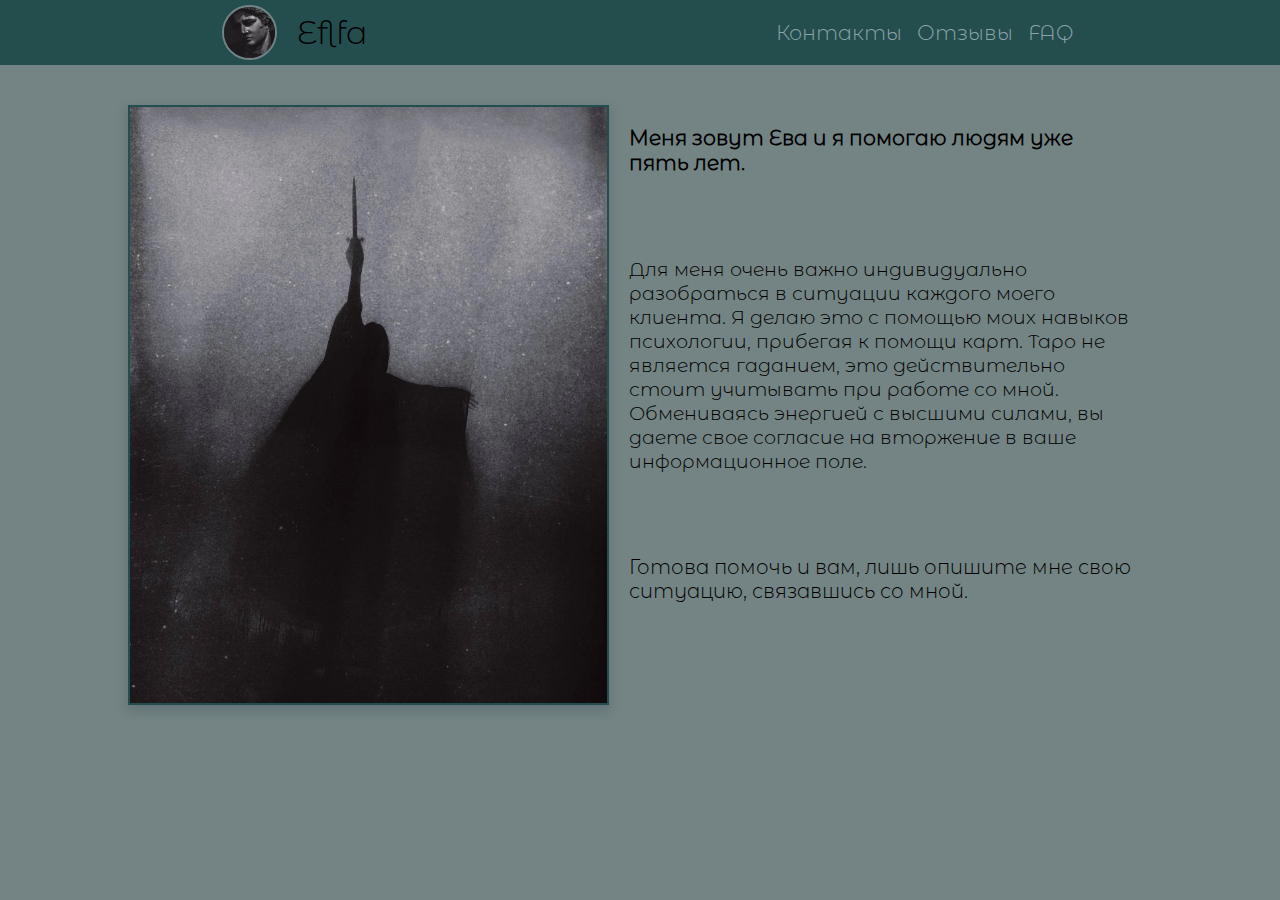
==== index.html @ 70fe9869 "Add files via upload" ====
<!DOCTYPE html>
<html lang="en">
  <head>
    <meta charset="UTF-8" />
    <meta http-equiv="X-UA-Compatible" content="IE=edge" />
    <meta name="viewport" content="width=device-width, initial-scale=1.0" />
    <link rel="stylesheet" href="css/style.css" />
    <link rel="stylesheet" href="css/index.css" />
    <link rel="icon" href="img/favico.svg" type="image/svg+xml" />
    <title>Eflfa</title>
  </head>
  <body>
    <nav>
      <div class="logo-cont">
        <img src="img/SW2hzkZBmKA.jpg" class="logo" />
        <a href="" class="logo-text">Eflfa</a>
      </div>
      <div class="nav-a-cont">
        <a href="pages/contacts.html"> Контакты </a>
        <a href=""> Отзывы </a>
        <a href="pages/faq.html"> FAQ </a>
      </div>
    </nav>

    <section>
      <div class="s1-cont">
          <img src="img/JZ2RgEvrhH4.jpg" class="s1-img" />
        <div class="s1-text">
          <h4 class="s1-text-title">
            Меня зовут Ева и я помогаю людям уже пять лет.
          </h4>
          
          <p class="s1-text-p">
            Для меня очень важно индивидуально разобраться в ситуации каждого
            моего клиента. Я делаю это с помощью моих навыков
            психологии, прибегая к помощи карт. Таро не является гаданием, это
            действительно стоит учитывать при работе со мной. Обмениваясь
            энергией с высшими силами, вы даете свое согласие на вторжение в
            ваше информационное поле.
          </p>
          <p class="s1-text-end">Готова помочь и вам, лишь опишите мне свою ситуацию, связавшись со
            мной.</p>
        </div>
      </div>
    </section>
  </body>
</html>
---- css/style.css ----
@font-face {
  font-family: "Montserrat";
  src: url(../fonts/Montserrat.ttf);
}
::selection {
  color: #b01633;
  background-color: #244d4e;
}
* {
  margin: 0;
  padding: 0;
  box-sizing: border-box;
  font-family: "Montserrat";
}

body,
html {
  height: 100%;
  width: 100%;
  background-color: #748484;
}
a {
  text-decoration: none;
  transition: 0.4s;
}
section {
  margin-top: 40px;
}

nav {
  /* position: fixed; */
  background-color: #244d4e;
  width: 100%;
  display: flex;
  justify-content: space-around;
}
.logo-cont {
  display: flex;
  align-items: center;
}

.logo {
  border: #748484 2px solid;
  max-height: 55px;
  border-radius: 50%;
  margin: 5px 20px;
}
.logo-text {
  /* color: #d0667c; */
  color: black;
  font-size: 2em;
  cursor: pointer;
  transition: 0.4s;
}

.nav-a-cont {
  margin: 20px 0;
}

.nav-a-cont > a {
  color: #8aa4a8;
  font-size: 1.3em;
  margin-inline: 5px;
  cursor: pointer;
  text-align: center;
}

a:hover {
  color: #b01633;
  text-shadow: 0 0 1.5em;
}
.logo-text:hover {
  color: #7a0a1a;
}

.main-hr {
  margin-top: 15px;
  margin-bottom: 15px;
  margin-inline: auto;
  width: 50%;
  height: 2px;
  border: 0;
  background-color: #244d4e;
}
@media (max-width: 700px) {
  nav {
    flex-wrap: wrap;
  }
  .logo-cont {
    width: 100vw;
    justify-content: center;
  }
  .nav-a-cont > a {
    font-size: 1.3em;
  }
}

@media (max-width: 365px) {
  .nav-a-cont > a {
    font-size: 0.9em;
  }
}
---- css/index.css ----
.s1-cont {
  display: flex;
  flex-direction: row;
  align-items: center;
  padding-inline: 10vw;
  padding-bottom: 20px;
}

.s1-img {
  border: #244d4e 2px solid;
  max-height: 600px;
  float: left;
  box-shadow: 0px 5px 10px 2px rgba(34, 60, 80, 0.2);
}

.s1-text {
  display: flex;
  flex-wrap: wrap;
  height: 600px;
  width: 50vw;
  font-size: 1.3em;
  padding: 20px;
  overflow: hidden;
}

.s1-text-title {
  font-size: 1.6vw;
}

.s1-text-p {
  font-size: 1.5vw;
}

.s1-text-end {
  font-size: 1.55vw;
}

@media (max-width: 1058px) {
  /* перенос текста в Section 1 */
  .s1-cont {
    flex-wrap: wrap;
    flex-direction: column;
    justify-content: center;
    padding-inline: 0;
  }

  .s1-img {
    max-width: 90vw;
    float: none;
  }

  .s1-text {
    display: block;
    width: 80vw;
    font-size: 1.4em;
    height: fit-content;
    padding: 20px 0;
  }
  .s1-text-title {
    margin-bottom: 15px;
    font-size: 1.3em;
  }

  .s1-text-p {
    margin-bottom: 10px;
    font-size: 1.1em;
  }
  .s1-text-end {
    font-size: 1.25em;
  }
}
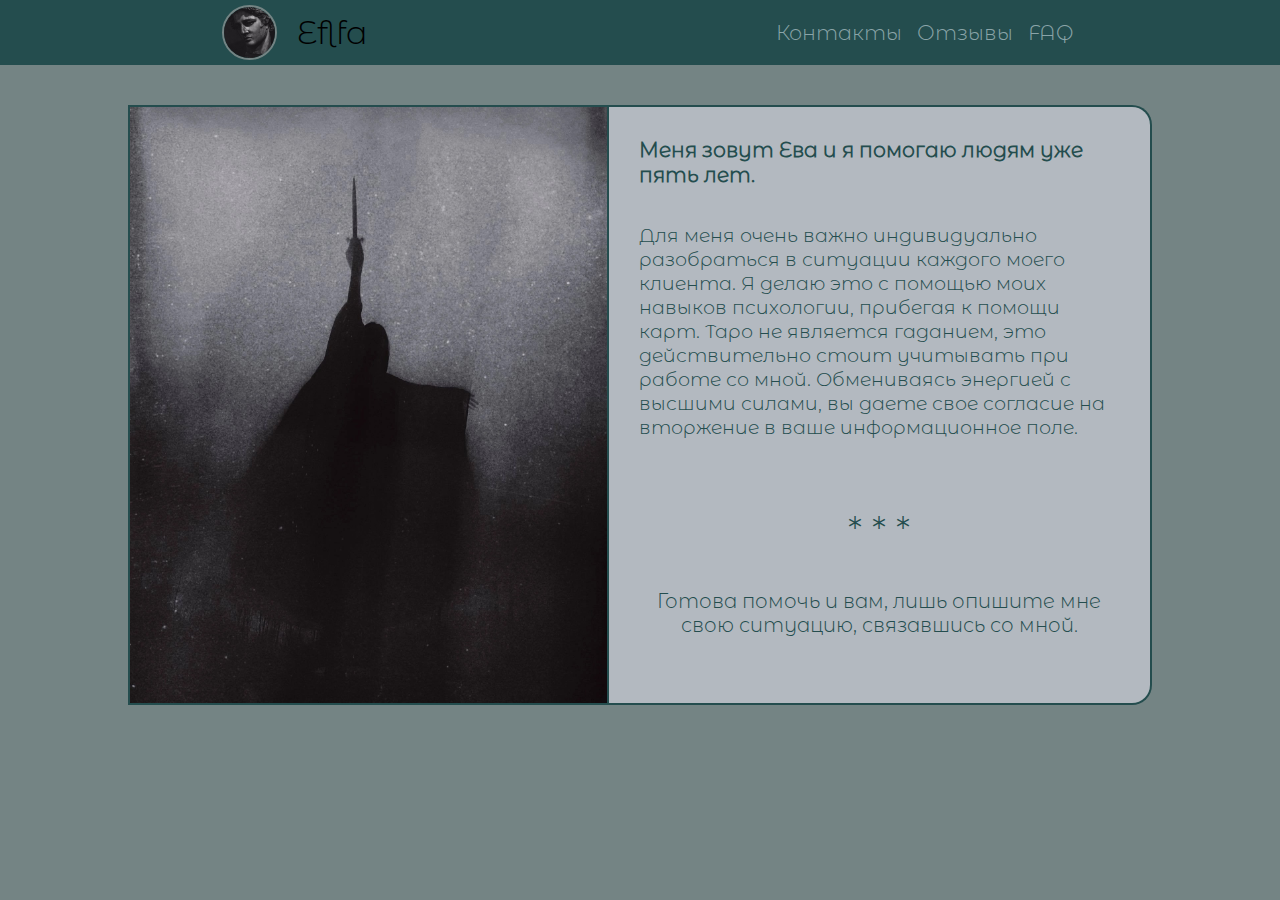
==== commit a15a194d: "Add files via upload" ====
--- a/index.html
+++ b/index.html
@@ -38,6 +38,7 @@
             энергией с высшими силами, вы даете свое согласие на вторжение в
             ваше информационное поле.
           </p>
+            <div class="stars">* * *</div>
           <p class="s1-text-end">Готова помочь и вам, лишь опишите мне свою ситуацию, связавшись со
             мной.</p>
         </div>
--- a/css/index.css
+++ b/css/index.css
@@ -2,15 +2,13 @@
   display: flex;
   flex-direction: row;
   align-items: center;
-  padding-inline: 10vw;
-  padding-bottom: 20px;
+  margin-inline: 10vw;
 }
 
 .s1-img {
   border: #244d4e 2px solid;
   max-height: 600px;
   float: left;
-  box-shadow: 0px 5px 10px 2px rgba(34, 60, 80, 0.2);
 }
 
 .s1-text {
@@ -19,8 +17,14 @@
   height: 600px;
   width: 50vw;
   font-size: 1.3em;
-  padding: 20px;
+  padding: 30px;
   overflow: hidden;
+  color: #244d4e;
+  background-color: rgba(242, 237, 251, 0.5);
+  border-radius: 0 20px 20px 0;
+  border: #244d4e 2px solid;
+  border-left: none;
+  position: relative;
 }
 
 .s1-text-title {
@@ -31,8 +35,16 @@
   font-size: 1.5vw;
 }
 
+.stars {
+  font-size: 1.8em;
+  width: 100%;
+  text-align: center;
+  padding-top: 0.9em;
+}
+
 .s1-text-end {
   font-size: 1.55vw;
+  text-align: center;
 }
 
 @media (max-width: 1058px) {
@@ -51,10 +63,14 @@
 
   .s1-text {
     display: block;
-    width: 80vw;
     font-size: 1.4em;
     height: fit-content;
-    padding: 20px 0;
+    padding: 30px;
+
+    width: 90vw;
+    border-left: 2px solid #244d4e;
+    border-radius: 20px;
+    margin-top: 20px;
   }
   .s1-text-title {
     margin-bottom: 15px;
@@ -65,9 +81,10 @@
     margin-bottom: 10px;
     font-size: 1.1em;
   }
+  .stars {
+    padding: 0.9em 0;
+  }
   .s1-text-end {
     font-size: 1.25em;
   }
 }
-
-
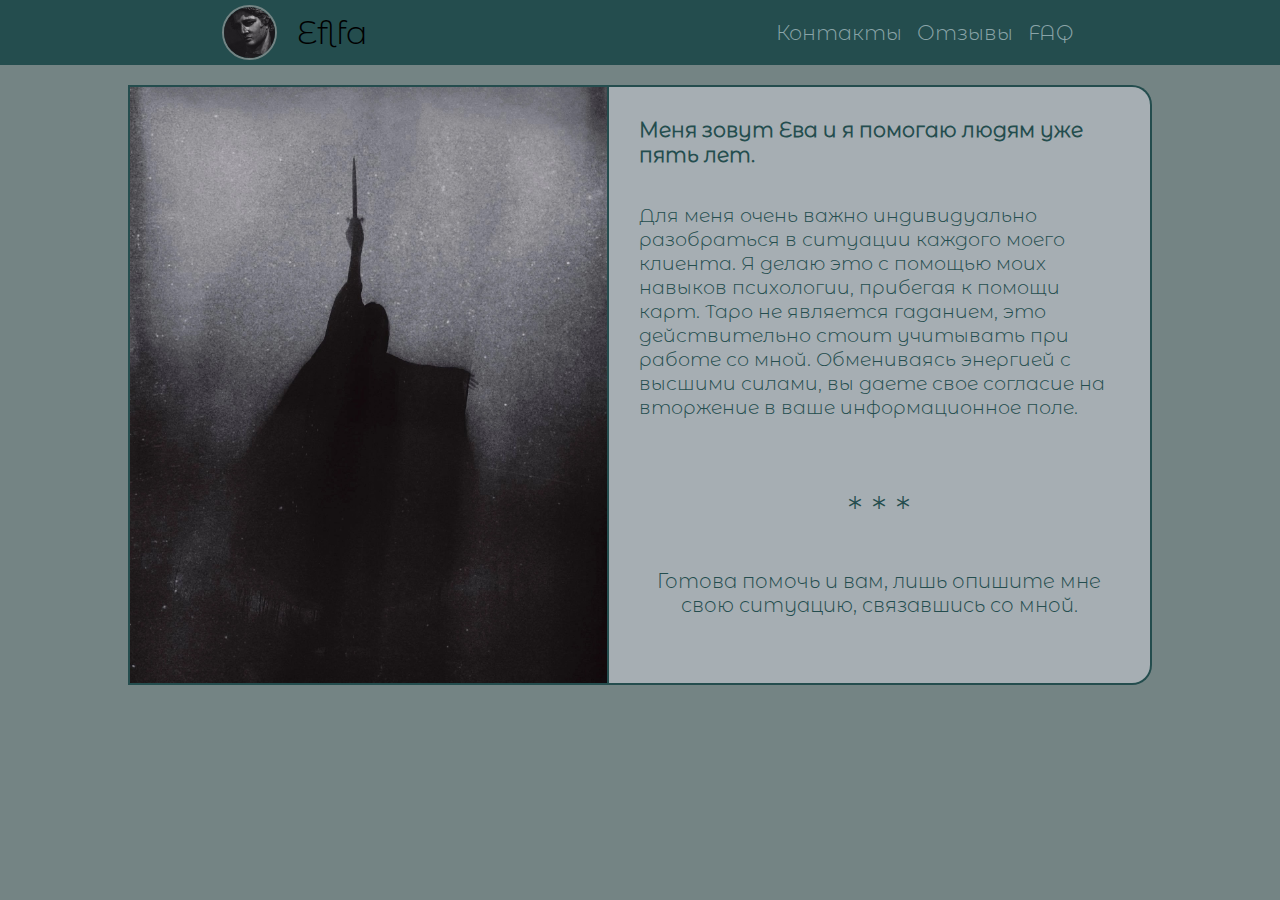
==== commit 946547e4: "Add files via upload" ====
--- a/index.html
+++ b/index.html
@@ -8,6 +8,49 @@
     <link rel="stylesheet" href="css/index.css" />
     <link rel="icon" href="img/favico.svg" type="image/svg+xml" />
     <title>Eflfa</title>
+    <!-- Yandex.Metrika counter -->
+    <script type="text/javascript">
+      (function (m, e, t, r, i, k, a) {
+        m[i] =
+          m[i] ||
+          function () {
+            (m[i].a = m[i].a || []).push(arguments);
+          };
+        m[i].l = 1 * new Date();
+        for (var j = 0; j < document.scripts.length; j++) {
+          if (document.scripts[j].src === r) {
+            return;
+          }
+        }
+        (k = e.createElement(t)),
+          (a = e.getElementsByTagName(t)[0]),
+          (k.async = 1),
+          (k.src = r),
+          a.parentNode.insertBefore(k, a);
+      })(
+        window,
+        document,
+        "script",
+        "https://mc.yandex.ru/metrika/tag.js",
+        "ym"
+      );
+
+      ym(93807326, "init", {
+        clickmap: true,
+        trackLinks: true,
+        accurateTrackBounce: true,
+        webvisor: true,
+      });
+    </script>
+    <noscript
+      ><div>
+        <img
+          src="https://mc.yandex.ru/watch/93807326"
+          style="position: absolute; left: -9999px"
+          alt=""
+        /></div
+    ></noscript>
+    <!-- /Yandex.Metrika counter -->
   </head>
   <body>
     <nav>
@@ -24,23 +67,25 @@
 
     <section>
       <div class="s1-cont">
-          <img src="img/JZ2RgEvrhH4.jpg" class="s1-img" />
+        <img src="img/JZ2RgEvrhH4.jpg" class="s1-img" />
         <div class="s1-text">
           <h4 class="s1-text-title">
             Меня зовут Ева и я помогаю людям уже пять лет.
           </h4>
-          
+
           <p class="s1-text-p">
             Для меня очень важно индивидуально разобраться в ситуации каждого
-            моего клиента. Я делаю это с помощью моих навыков
-            психологии, прибегая к помощи карт. Таро не является гаданием, это
-            действительно стоит учитывать при работе со мной. Обмениваясь
-            энергией с высшими силами, вы даете свое согласие на вторжение в
-            ваше информационное поле.
+            моего клиента. Я делаю это с помощью моих навыков психологии,
+            прибегая к помощи карт. Таро не является гаданием, это действительно
+            стоит учитывать при работе со мной. Обмениваясь энергией с высшими
+            силами, вы даете свое согласие на вторжение в ваше информационное
+            поле.
           </p>
-            <div class="stars">* * *</div>
-          <p class="s1-text-end">Готова помочь и вам, лишь опишите мне свою ситуацию, связавшись со
-            мной.</p>
+          <div class="stars">* * *</div>
+          <p class="s1-text-end">
+            Готова помочь и вам, лишь опишите мне свою ситуацию, связавшись со
+            мной.
+          </p>
         </div>
       </div>
     </section>
--- a/css/style.css
+++ b/css/style.css
@@ -24,7 +24,7 @@
   transition: 0.4s;
 }
 section {
-  margin-top: 40px;
+  margin-top: 20px;
 }
 
 nav {
--- a/css/index.css
+++ b/css/index.css
@@ -20,11 +20,10 @@
   padding: 30px;
   overflow: hidden;
   color: #244d4e;
-  background-color: rgba(242, 237, 251, 0.5);
+  background-color: rgba(242, 237, 251, 0.4);
   border-radius: 0 20px 20px 0;
   border: #244d4e 2px solid;
   border-left: none;
-  position: relative;
 }
 
 .s1-text-title {
@@ -48,12 +47,12 @@
 }
 
 @media (max-width: 1058px) {
-  /* перенос текста в Section 1 */
   .s1-cont {
     flex-wrap: wrap;
     flex-direction: column;
     justify-content: center;
     padding-inline: 0;
+    margin: 0 auto;
   }
 
   .s1-img {
@@ -70,7 +69,7 @@
     width: 90vw;
     border-left: 2px solid #244d4e;
     border-radius: 20px;
-    margin-top: 20px;
+    margin: 20px 0;
   }
   .s1-text-title {
     margin-bottom: 15px;
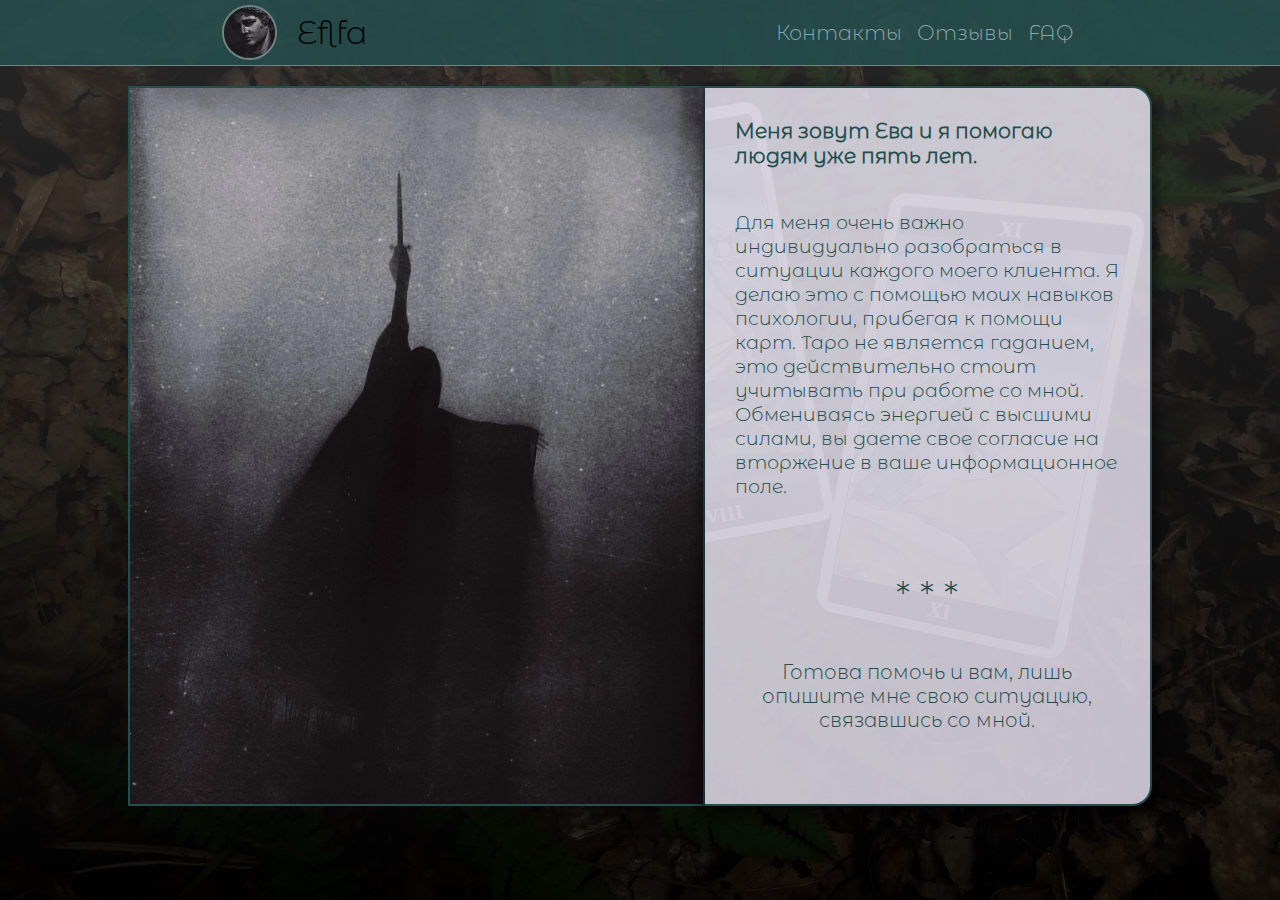
==== commit 9230ab95: "Add files via upload" ====
--- a/index.html
+++ b/index.html
@@ -1,5 +1,5 @@
 <!DOCTYPE html>
-<html lang="en">
+<html lang="ru">
   <head>
     <meta charset="UTF-8" />
     <meta http-equiv="X-UA-Compatible" content="IE=edge" />
@@ -60,7 +60,7 @@
       </div>
       <div class="nav-a-cont">
         <a href="pages/contacts.html"> Контакты </a>
-        <a href=""> Отзывы </a>
+        <a href="pages/reviews.html"> Отзывы </a>
         <a href="pages/faq.html"> FAQ </a>
       </div>
     </nav>
--- a/css/style.css
+++ b/css/style.css
@@ -13,11 +13,19 @@
   font-family: "Montserrat";
 }
 
-body,
-html {
+body, html {  
   height: 100%;
   width: 100%;
-  background-color: #748484;
+}
+
+html {
+  position: relative;
+  background: linear-gradient(rgba(54, 54, 54, 0.7), rgba(0, 0, 0, 0.8)),
+    url(../img/bg.jpg);
+  background-size: cover;
+  background-repeat: no-repeat;
+  background-attachment: fixed;
+  background-position: top;
 }
 a {
   text-decoration: none;
@@ -25,14 +33,16 @@
 }
 section {
   margin-top: 20px;
+  padding-bottom: 20px;
 }
 
 nav {
   /* position: fixed; */
-  background-color: #244d4e;
+  background-color: rgba(36, 77, 78, 0.85);
   width: 100%;
   display: flex;
   justify-content: space-around;
+  border-bottom: #748484 1px solid;
 }
 .logo-cont {
   display: flex;
@@ -77,7 +87,7 @@
   margin-top: 15px;
   margin-bottom: 15px;
   margin-inline: auto;
-  width: 50%;
+  width: 100%;
   height: 2px;
   border: 0;
   background-color: #244d4e;
--- a/css/index.css
+++ b/css/index.css
@@ -7,23 +7,24 @@
 
 .s1-img {
   border: #244d4e 2px solid;
-  max-height: 600px;
+  max-height: 80vh;
   float: left;
 }
 
 .s1-text {
   display: flex;
   flex-wrap: wrap;
-  height: 600px;
+  height: 80vh;
   width: 50vw;
   font-size: 1.3em;
   padding: 30px;
   overflow: hidden;
   color: #244d4e;
-  background-color: rgba(242, 237, 251, 0.4);
+  background-color: rgba(242, 237, 251, 0.8);
   border-radius: 0 20px 20px 0;
   border: #244d4e 2px solid;
   border-left: none;
+  box-shadow: 0px 5px 10px 5px rgba(2, 2, 2, 0.4);
 }
 
 .s1-text-title {
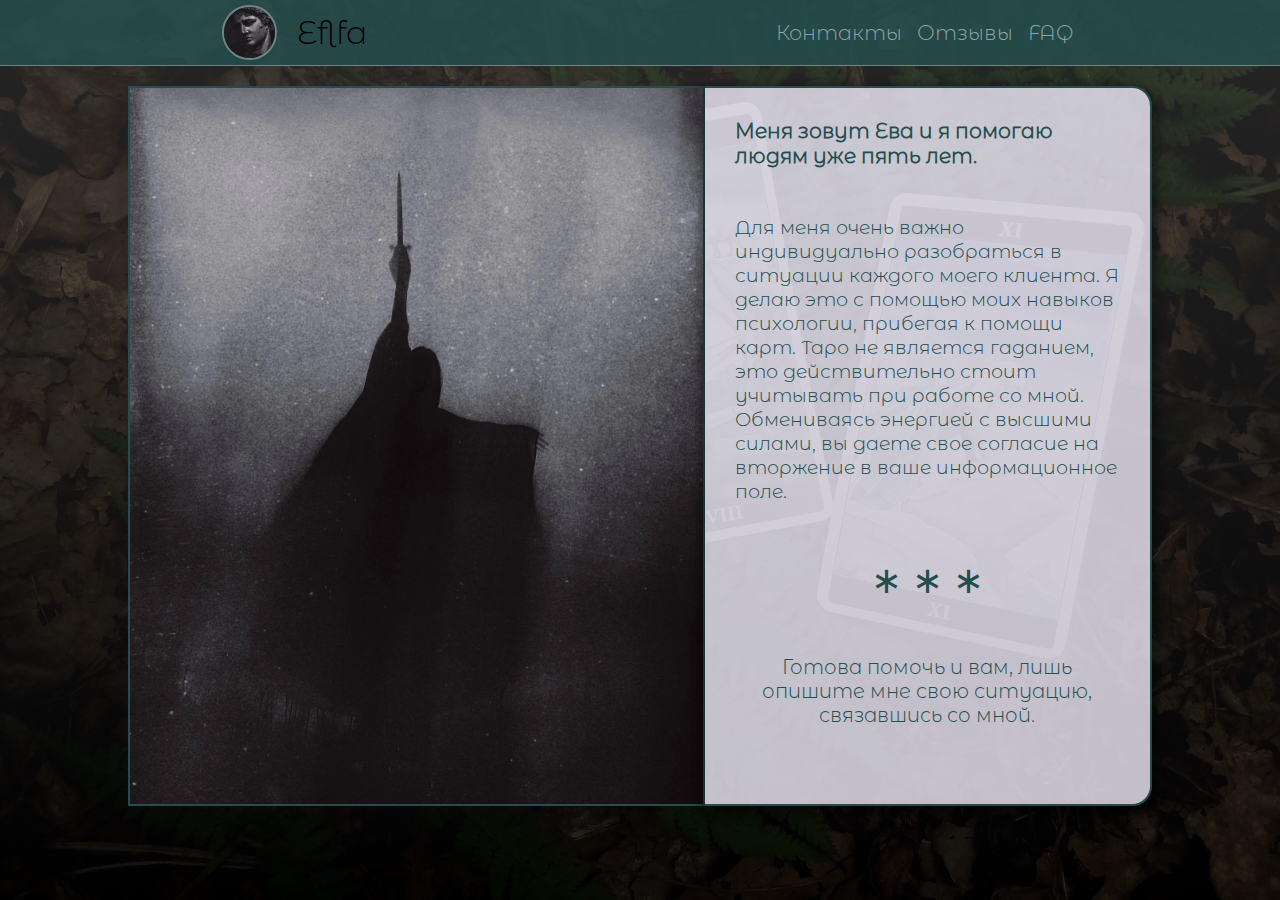
==== commit 29589588: "Add files via upload" ====
--- a/index.html
+++ b/index.html
@@ -81,7 +81,7 @@
             силами, вы даете свое согласие на вторжение в ваше информационное
             поле.
           </p>
-          <div class="stars">* * *</div>
+          <div class="stars">∗ ∗ ∗</div>
           <p class="s1-text-end">
             Готова помочь и вам, лишь опишите мне свою ситуацию, связавшись со
             мной.
--- a/css/index.css
+++ b/css/index.css
@@ -39,7 +39,7 @@
   font-size: 1.8em;
   width: 100%;
   text-align: center;
-  padding-top: 0.9em;
+  margin: 7px 0;
 }
 
 .s1-text-end {
@@ -78,13 +78,27 @@
   }
 
   .s1-text-p {
-    margin-bottom: 10px;
     font-size: 1.1em;
   }
-  .stars {
-    padding: 0.9em 0;
-  }
+
   .s1-text-end {
     font-size: 1.25em;
   }
 }
+
+@media (max-width: 335px) {
+  .s1-text {
+    padding: 20px;
+  }
+  .s1-text-title {
+    font-size: 1.1em;
+  }
+
+  .s1-text-p {
+    font-size: 0.9em;
+  }
+
+  .s1-text-end {
+    font-size: 1.05em;
+  }
+}
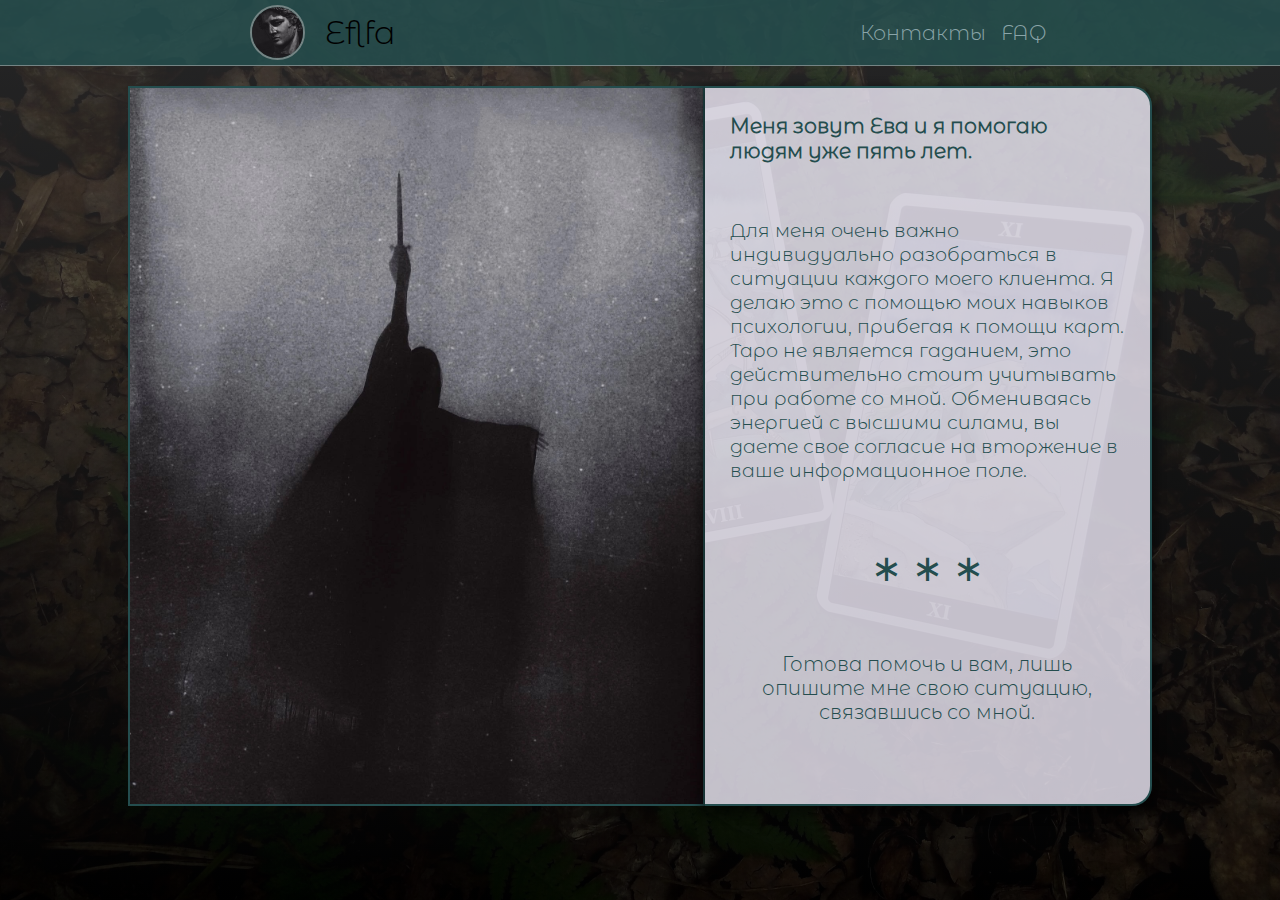
==== commit c12cd869: "Add files via upload" ====
--- a/index.html
+++ b/index.html
@@ -60,7 +60,6 @@
       </div>
       <div class="nav-a-cont">
         <a href="pages/contacts.html"> Контакты </a>
-        <a href="pages/reviews.html"> Отзывы </a>
         <a href="pages/faq.html"> FAQ </a>
       </div>
     </nav>
@@ -69,9 +68,9 @@
       <div class="s1-cont">
         <img src="img/JZ2RgEvrhH4.jpg" class="s1-img" />
         <div class="s1-text">
-          <h4 class="s1-text-title">
+          <div class="s1-text-title">
             Меня зовут Ева и я помогаю людям уже пять лет.
-          </h4>
+          </div>
 
           <p class="s1-text-p">
             Для меня очень важно индивидуально разобраться в ситуации каждого
--- a/css/style.css
+++ b/css/style.css
@@ -6,6 +6,7 @@
   color: #b01633;
   background-color: #244d4e;
 }
+
 * {
   margin: 0;
   padding: 0;
@@ -43,6 +44,7 @@
   display: flex;
   justify-content: space-around;
   border-bottom: #748484 1px solid;
+  user-select: none;
 }
 .logo-cont {
   display: flex;
@@ -92,6 +94,10 @@
   border: 0;
   background-color: #244d4e;
 }
+img {
+  pointer-events: none;
+  user-select: none;
+}
 @media (max-width: 700px) {
   nav {
     flex-wrap: wrap;
--- a/css/index.css
+++ b/css/index.css
@@ -17,7 +17,7 @@
   height: 80vh;
   width: 50vw;
   font-size: 1.3em;
-  padding: 30px;
+  padding: 25px;
   overflow: hidden;
   color: #244d4e;
   background-color: rgba(242, 237, 251, 0.8);
@@ -29,6 +29,7 @@
 
 .s1-text-title {
   font-size: 1.6vw;
+  font-weight: 600;
 }
 
 .s1-text-p {
@@ -40,6 +41,7 @@
   width: 100%;
   text-align: center;
   margin: 7px 0;
+  user-select: none;
 }
 
 .s1-text-end {
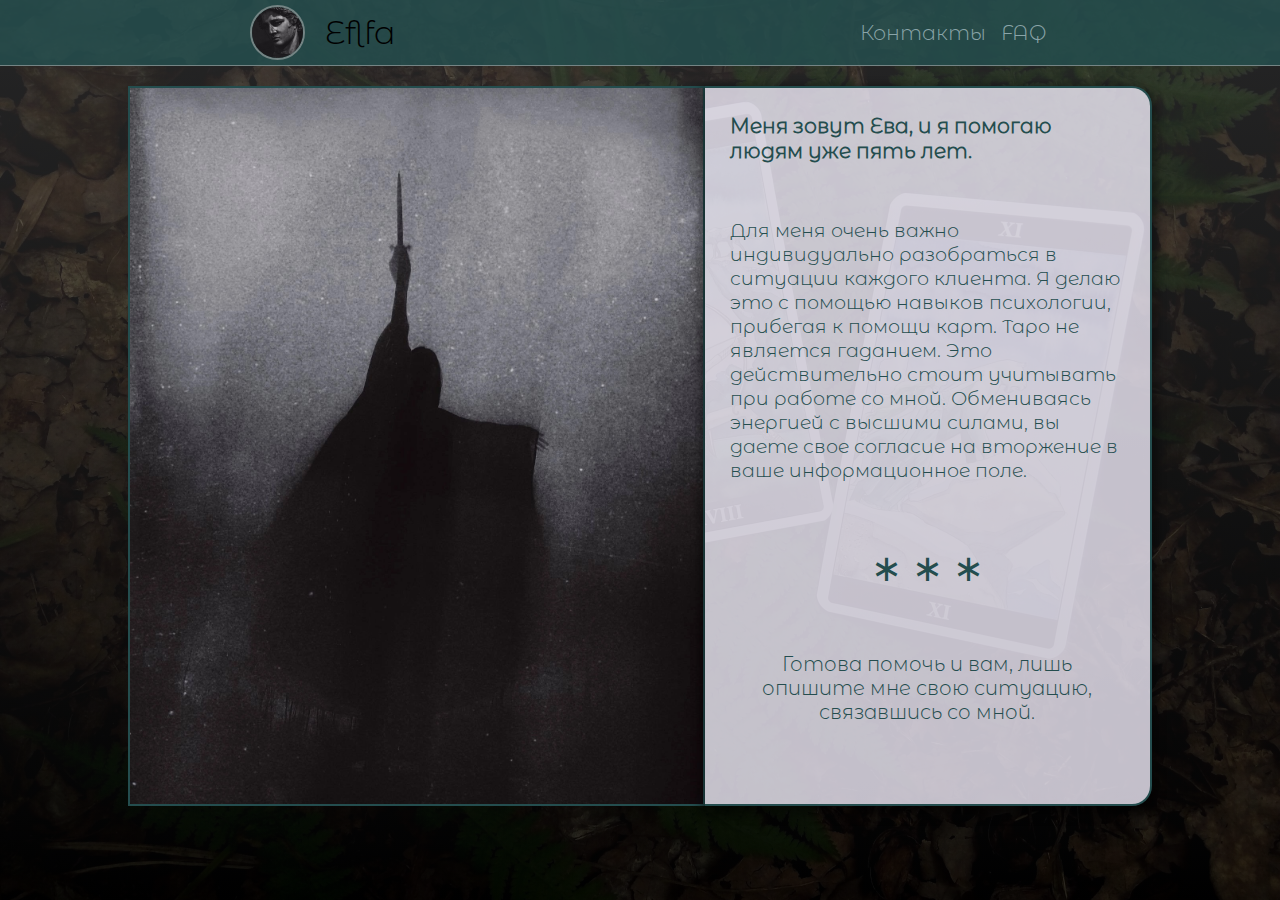
==== commit 82e6e5a7: "Add files via upload" ====
--- a/index.html
+++ b/index.html
@@ -69,13 +69,12 @@
         <img src="img/JZ2RgEvrhH4.jpg" class="s1-img" />
         <div class="s1-text">
           <div class="s1-text-title">
-            Меня зовут Ева и я помогаю людям уже пять лет.
+            Меня зовут Ева, и я помогаю людям уже пять лет.
           </div>
 
           <p class="s1-text-p">
-            Для меня очень важно индивидуально разобраться в ситуации каждого
-            моего клиента. Я делаю это с помощью моих навыков психологии,
-            прибегая к помощи карт. Таро не является гаданием, это действительно
+            Для меня очень важно индивидуально разобраться в ситуации каждого клиента. Я делаю это с помощью навыков психологии,
+            прибегая к помощи карт. Таро не является гаданием. Это действительно
             стоит учитывать при работе со мной. Обмениваясь энергией с высшими
             силами, вы даете свое согласие на вторжение в ваше информационное
             поле.
